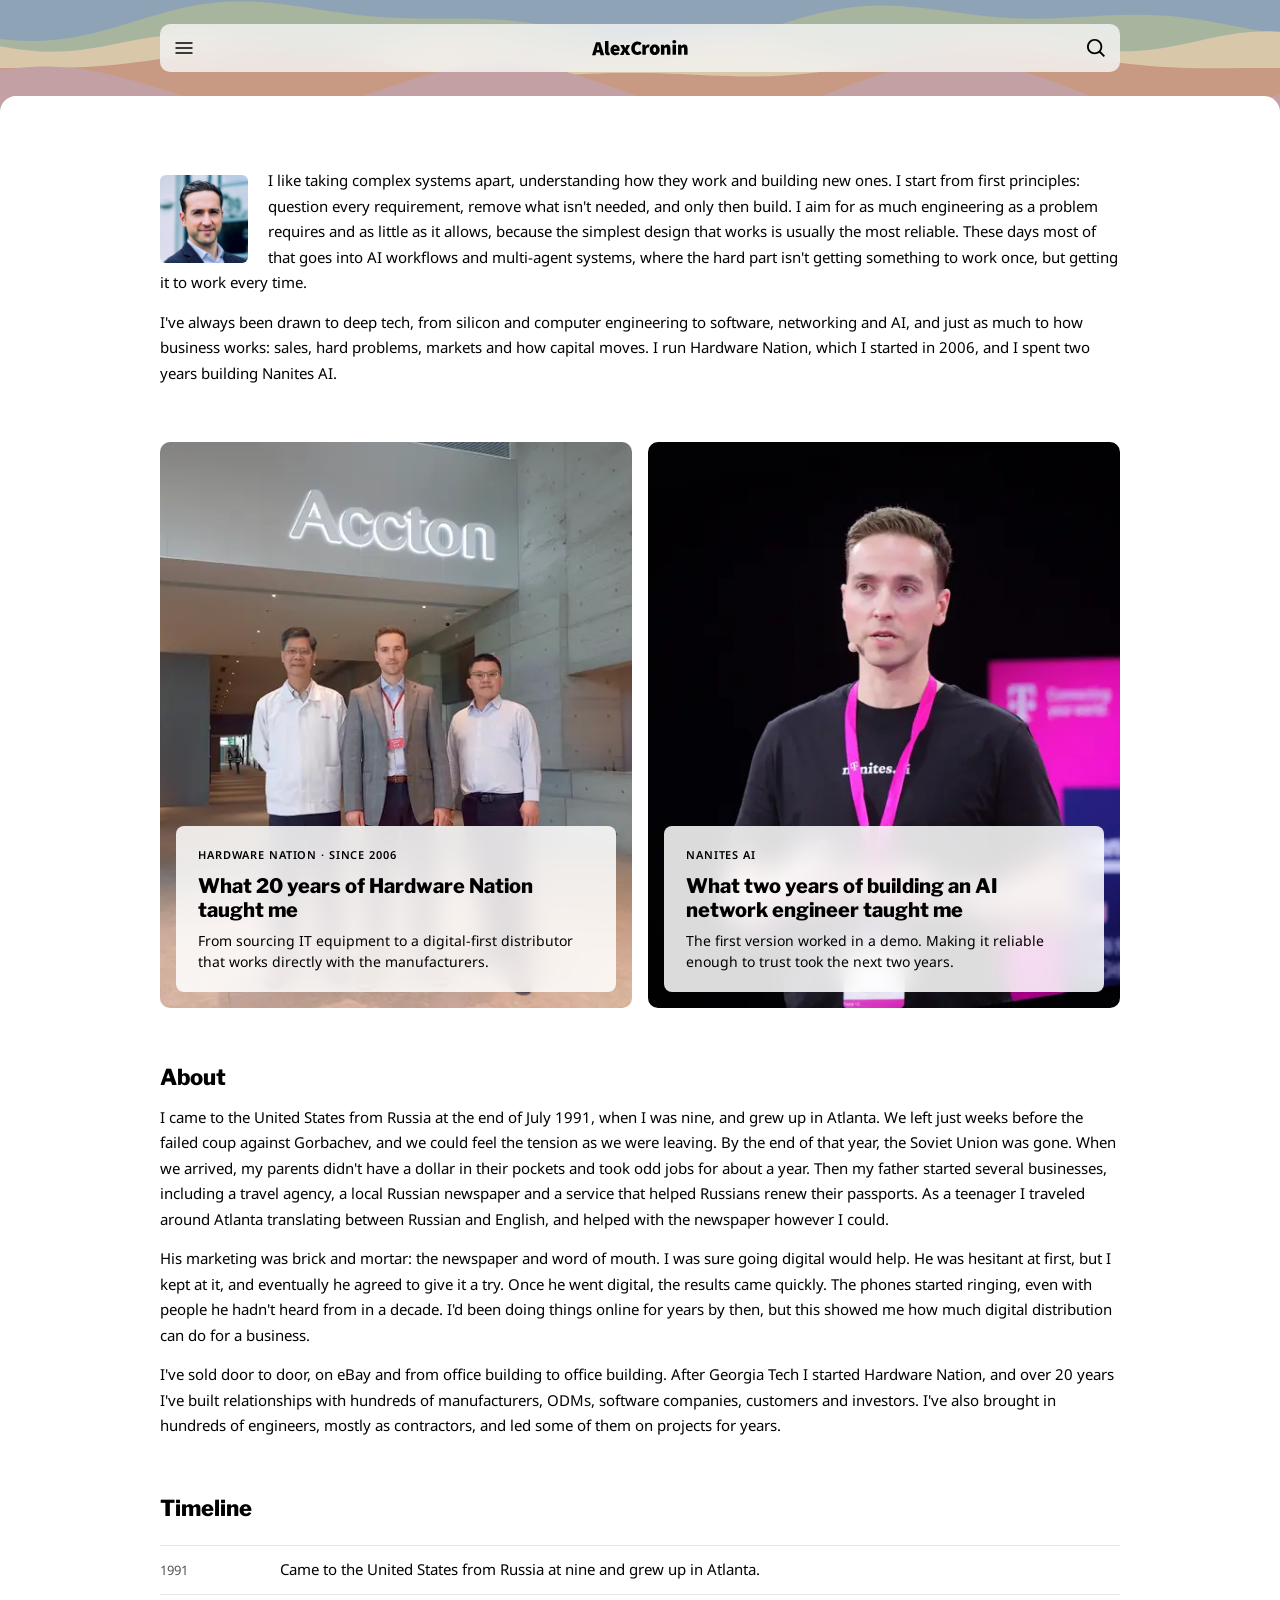
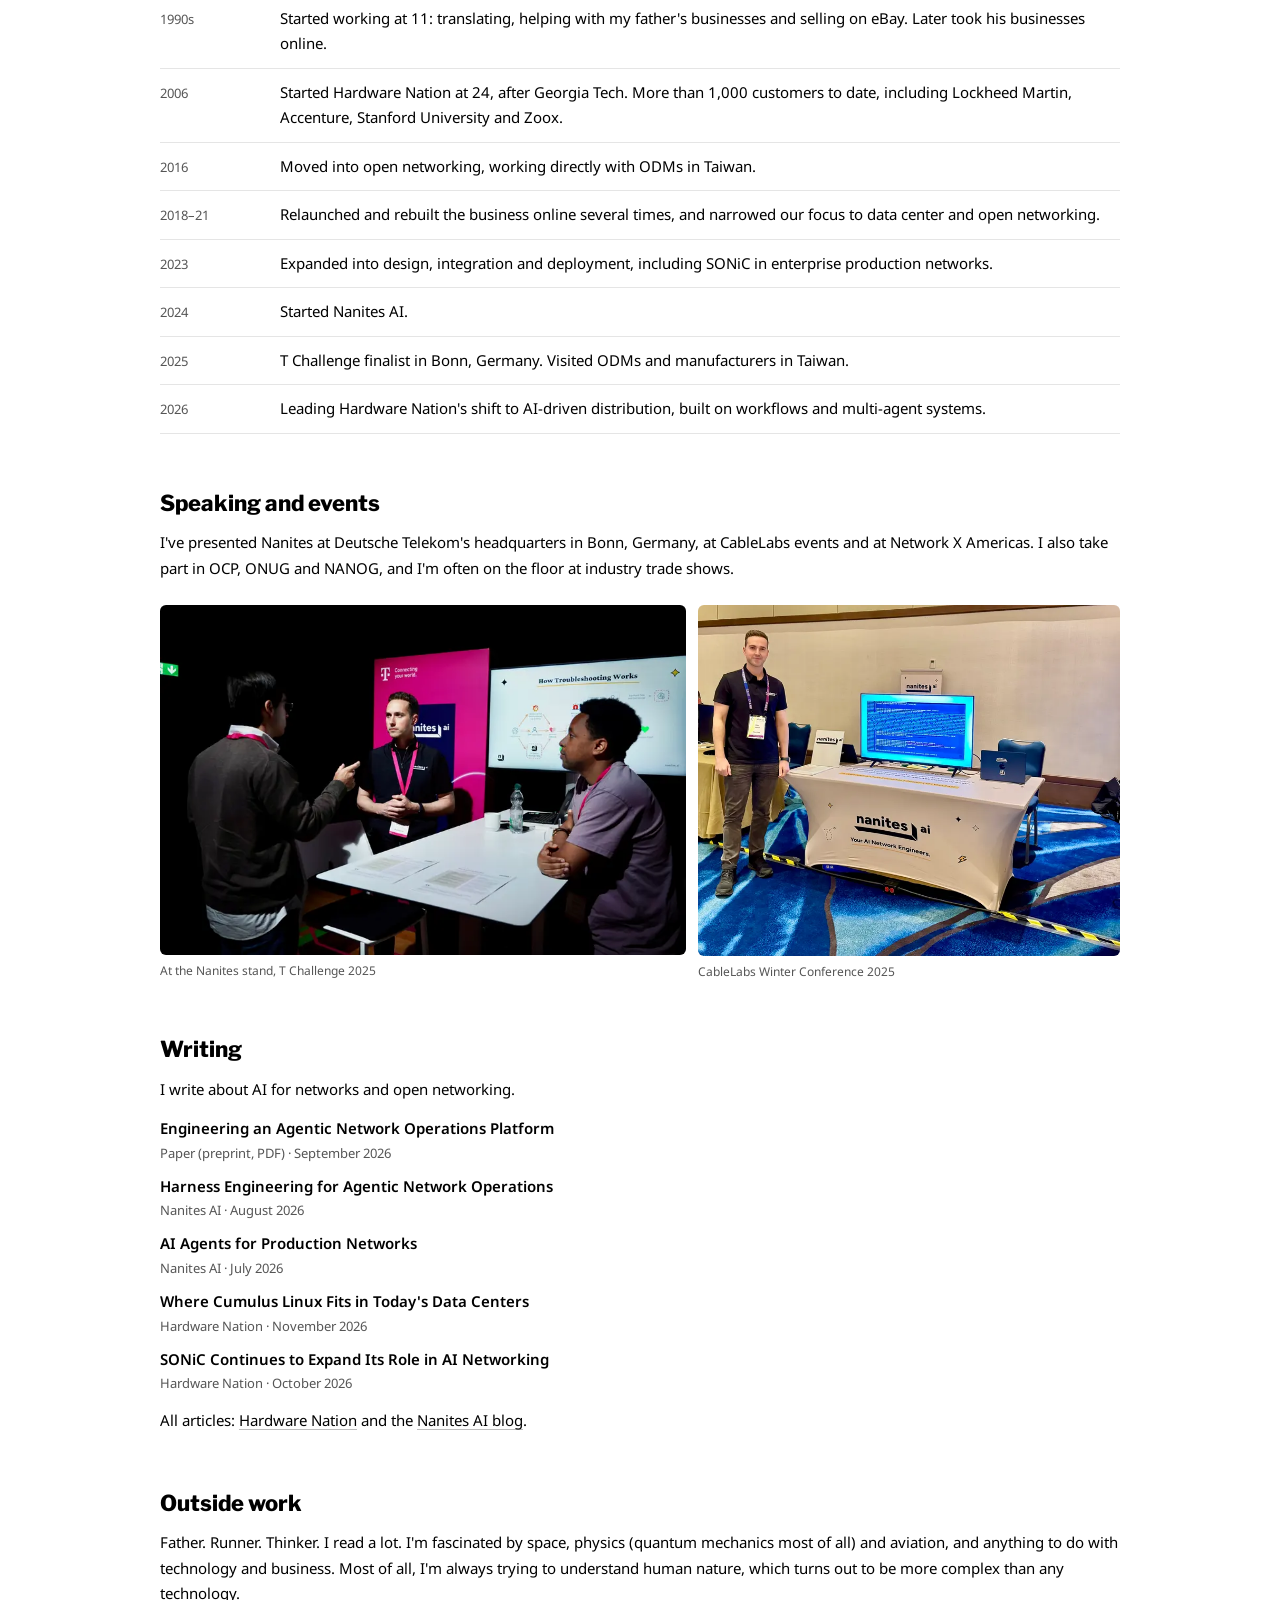
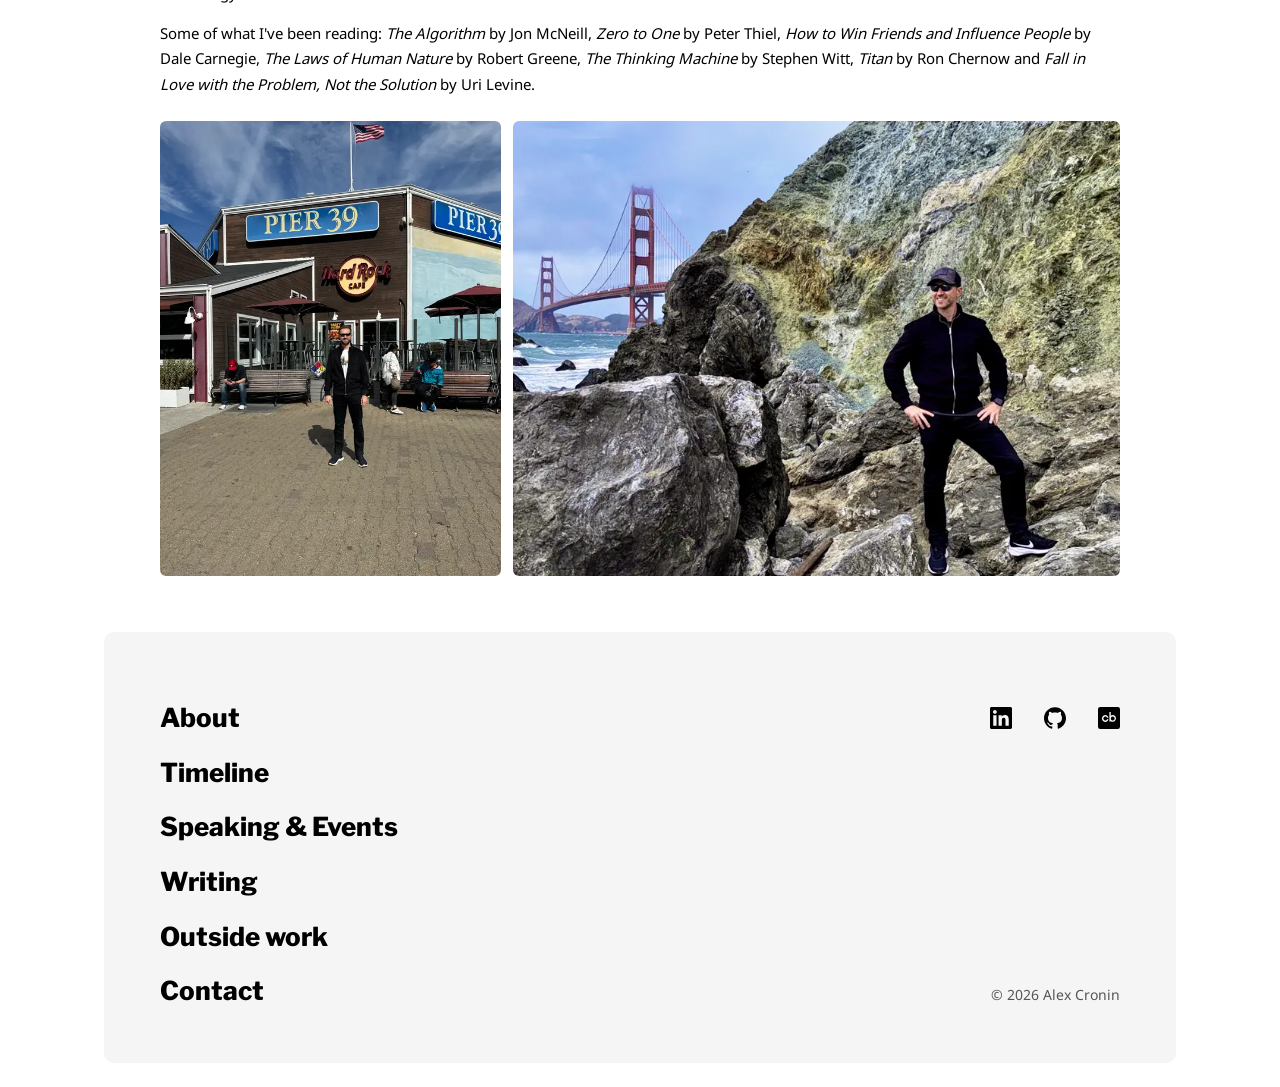
==== index.html @ 0a7f8071 "Back to the light top bar and grey footer; keep the frame and wide hero - Top bar light frosted grey" ====
<!doctype html>
<html lang="en">
<head>
<meta charset="utf-8">
<meta name="viewport" content="width=device-width, initial-scale=1">
<title>Alex Cronin | Technologist and Entrepreneur</title>
<meta name="description" content="Alex Cronin is a technologist and entrepreneur. He runs Hardware Nation, which he started in 2006, and spent two years building Nanites AI.">
<link rel="canonical" href="https://cronin.ai/">
<link rel="icon" type="image/png" sizes="192x192" href="favicon.png?v=4">
<link rel="apple-touch-icon" href="apple-touch-icon.png?v=4">

<meta property="og:site_name" content="Alex Cronin">
<meta property="og:type" content="profile">
<meta property="og:title" content="Alex Cronin">
<meta property="og:description" content="Technologist and entrepreneur. Hardware Nation since 2006, and two years building Nanites AI.">
<meta property="og:url" content="https://cronin.ai/">
<meta property="og:image" content="https://cronin.ai/images/alex-cronin.jpg?v=2">
<meta property="og:image:width" content="800">
<meta property="og:image:height" content="800">
<meta property="og:image:alt" content="Alex Cronin">
<meta property="profile:first_name" content="Alex">
<meta property="profile:last_name" content="Cronin">
<meta name="twitter:card" content="summary">
<meta name="twitter:creator" content="@alexcro59097787">

<link rel="preload" href="assets/fonts/libre-franklin-800.woff2" as="font" type="font/woff2" crossorigin>
<link rel="preload" href="assets/fonts/noto-sans-400.woff2" as="font" type="font/woff2" crossorigin>
<link rel="stylesheet" href="style.css?v=202611091449">

<script type="application/ld+json">
{
  "@context": "https://schema.org",
  "@type": "ProfilePage",
  "url": "https://cronin.ai/",
  "dateModified": "2026-11-09T14:39:00-05:00",
  "primaryImageOfPage": { "@type": "ImageObject", "url": "https://cronin.ai/images/alex-cronin.jpg?v=2", "width": 800, "height": 800 },
  "mainEntity": {
    "@type": "Person",
    "@id": "https://cronin.ai/#person",
    "name": "Alex Cronin",
    "url": "https://cronin.ai/",
    "image": "https://cronin.ai/images/alex-cronin.jpg?v=2",
    "description": "Technologist and entrepreneur. Runs Hardware Nation, the IT infrastructure company he started in 2006, and spent two years building Nanites AI, AI agents that troubleshoot networks.",
    "alumniOf": { "@type": "CollegeOrUniversity", "name": "Georgia Institute of Technology", "url": "https://www.gatech.edu/" },
    "worksFor": { "@type": "Organization", "name": "Hardware Nation", "url": "https://hardwarenation.com/" },
    "knowsAbout": ["Artificial intelligence", "AI agents", "Computer networking", "Open networking", "SONiC", "Network automation", "IT infrastructure"],
    "sameAs": [
      "https://www.linkedin.com/in/alexmcronin/",
      "https://x.com/alexcro59097787",
      "https://github.com/alexmcronin",
      "https://www.crunchbase.com/person/alex-cronin-c7ff"
    ]
  }
}
</script>
<script type="application/ld+json">
{
  "@context": "https://schema.org",
  "@type": "WebSite",
  "name": "Alex Cronin",
  "alternateName": "cronin.ai",
  "url": "https://cronin.ai/"
}
</script>
</head>
<body>
<header class="bar">
  <button class="icon" type="button" popovertarget="menu" aria-label="Open menu"><svg viewBox="0 0 24 24" aria-hidden="true"><path d="M3.5,17.63v-1.5h17v1.5H3.5Zm0-4.88v-1.5h17v1.5H3.5Zm0-4.88V6.37h17v1.5H3.5Z"/></svg></button>
  <h1 class="name"><a href="./"><img src="images/alex-cronin-logo.svg" width="1138" height="191" alt="Alex Cronin"></a></h1>
  <button class="icon" type="button" popovertarget="search" aria-label="Search"><svg viewBox="0 0 24 24" aria-hidden="true"><path transform="translate(12 12) scale(1.25) translate(-12 -12)" d="M18.147,19.202l-3.484-3.484c-.5.413-1.073.737-1.72.97-.647.233-1.32.35-2.02.35-1.707,0-3.153-.593-4.34-1.78-1.187-1.187-1.78-2.633-1.78-4.34,0-1.707.593-3.153,1.78-4.34,1.187-1.187,2.633-1.78,4.34-1.78s3.153.593,4.34,1.78,1.777,2.633,1.77,4.34c0,.713-.12,1.397-.36,2.05s-.56,1.22-.96,1.7l3.484,3.484-1.05,1.05ZM10.923,15.538c1.287,0,2.377-.447,3.27-1.34s1.34-1.987,1.34-3.28c0-1.293-.447-2.383-1.34-3.27-.893-.887-1.983-1.337-3.27-1.35s-2.377.437-3.27,1.35-1.343,2.003-1.35,3.27c-.007,1.267.44,2.357,1.34,3.27.9.913,1.99,1.36,3.27,1.34l.01.01Z"/></svg></button>
</header>
<div class="band" aria-hidden="true"></div>
<main>
  <div class="intro">
    <img class="portrait" src="images/alex-cronin.jpg?v=2" width="800" height="800" alt="Alex Cronin" fetchpriority="high">
    <p>I like taking complex systems apart, understanding how they work and building new ones. I start from first principles: question every requirement, remove what isn't needed, and only then build. I aim for as much engineering as a problem requires and as little as it allows, because the simplest design that works is usually the most reliable. These days most of that goes into AI workflows and multi-agent systems, where the hard part isn't getting something to work once, but getting it to work every time.</p>
    <p>I've always been drawn to deep tech, from silicon and computer engineering to software, networking and AI, and just as much to how business works: sales, hard problems, markets and how capital moves. I run Hardware Nation, which I started in 2006, and I spent two years building Nanites AI.</p>
  </div>

  <div class="stories">
    <a class="story-card" href="hardware-nation/">
      <img src="images/accton-taiwan-800.webp" srcset="images/accton-taiwan-800.webp 800w, images/accton-taiwan-1600.webp 1600w" sizes="(max-width: 600px) calc(100vw - 32px), 760px" width="1600" height="1200" alt="Alex Cronin with two Accton hosts in the lobby of Accton in Hsinchu, Taiwan">
      <div class="story-panel">
        <p class="story-label">Hardware Nation · since 2006</p>
        <p class="story-title">What 20 years of Hardware Nation taught me</p>
        <p class="story-text">From sourcing IT equipment to a digital-first distributor that works directly with the manufacturers.</p>
      </div>
    </a>
    <a class="story-card" href="nanites/">
      <img src="images/t-challenge-stage-800.webp" srcset="images/t-challenge-stage-800.webp 800w, images/t-challenge-stage-1600.webp 1600w" sizes="(max-width: 600px) calc(100vw - 32px), 760px" width="1600" height="1201" alt="Alex Cronin presenting Nanites AI on stage at the T Challenge 2025 in Bonn, Germany">
      <div class="story-panel">
        <p class="story-label">Nanites AI</p>
        <p class="story-title">What two years of building an AI network engineer taught me</p>
        <p class="story-text">The first version worked in a demo. Making it reliable enough to trust took the next two years.</p>
      </div>
    </a>
  </div>

  <section id="about">
    <h2>About</h2>
    <p>I came to the United States from Russia at the end of July 1991, when I was nine, and grew up in Atlanta. We left just weeks before the failed coup against Gorbachev, and we could feel the tension as we were leaving. By the end of that year, the Soviet Union was gone. When we arrived, my parents didn't have a dollar in their pockets and took odd jobs for about a year. Then my father started several businesses, including a travel agency, a local Russian newspaper and a service that helped Russians renew their passports. As a teenager I traveled around Atlanta translating between Russian and English, and helped with the newspaper however I could.</p>
    <p>His marketing was brick and mortar: the newspaper and word of mouth. I was sure going digital would help. He was hesitant at first, but I kept at it, and eventually he agreed to give it a try. Once he went digital, the results came quickly. The phones started ringing, even with people he hadn't heard from in a decade. I'd been doing things online for years by then, but this showed me how much digital distribution can do for a business.</p>
    <p>I've sold door to door, on eBay and from office building to office building. After Georgia Tech I started Hardware Nation, and over 20 years I've built relationships with hundreds of manufacturers, ODMs, software companies, customers and investors. I've also brought in hundreds of engineers, mostly as contractors, and led some of them on projects for years.</p>
  </section>

  <section id="timeline">
    <h2>Timeline</h2>
    <ol class="timeline">
      <li><time datetime="1991">1991</time><p>Came to the United States from Russia at nine and grew up in Atlanta.</p></li>
      <li><time datetime="1993">1990s</time><p>Started working at 11: translating, helping with my father's businesses and selling on eBay. Later took his businesses online.</p></li>
      <li><time datetime="2006">2006</time><p>Started Hardware Nation at 24, after Georgia Tech. More than 1,000 customers to date, including Lockheed Martin, Accenture, Stanford University and Zoox.</p></li>
      <li><time datetime="2016">2016</time><p>Moved into open networking, working directly with ODMs in Taiwan.</p></li>
      <li><time datetime="2018">2018–21</time><p>Relaunched and rebuilt the business online several times, and narrowed our focus to data center and open networking.</p></li>
      <li><time datetime="2023">2023</time><p>Expanded into design, integration and deployment, including SONiC in enterprise production networks.</p></li>
      <li><time datetime="2024">2024</time><p>Started Nanites AI.</p></li>
      <li><time datetime="2025">2025</time><p>T Challenge finalist in Bonn, Germany. Visited ODMs and manufacturers in Taiwan.</p></li>
      <li><time datetime="2026">2026</time><p>Leading Hardware Nation's shift to AI-driven distribution, built on workflows and multi-agent systems.</p></li>
    </ol>
  </section>

  <section id="speaking">
    <h2>Speaking and events</h2>
    <p>I've presented Nanites at Deutsche Telekom's headquarters in Bonn, Germany, at CableLabs events and at Network X Americas. I also take part in OCP, ONUG and NANOG, and I'm often on the floor at industry trade shows.</p>
    <div class="photos">
      <figure style="--ar: 1.4995">
        <img src="images/t-challenge-booth-800.webp" srcset="images/t-challenge-booth-800.webp 800w, images/t-challenge-booth-1600.webp 1600w" sizes="(max-width: 600px) calc(100vw - 32px), 533px" width="1600" height="1067" alt="Alex Cronin talking with a visitor at the Nanites AI stand at the T Challenge 2025" loading="lazy" decoding="async">
        <figcaption>At the Nanites stand, T Challenge 2025</figcaption>
      </figure>
      <figure style="--ar: 1.2048">
        <img src="images/cablelabs-winter-2025-800.webp" srcset="images/cablelabs-winter-2025-800.webp 800w, images/cablelabs-winter-2025-1600.webp 1600w" sizes="(max-width: 600px) calc(100vw - 32px), 427px" width="1600" height="1328" alt="Alex Cronin at the Nanites AI booth at the CableLabs Winter Conference 2025" loading="lazy" decoding="async">
        <figcaption>CableLabs Winter Conference 2025</figcaption>
      </figure>
    </div>
  </section>

  <section id="writing">
    <h2>Writing</h2>
    <p>I write about AI for networks and open networking.</p>
    <ul class="writing">
      <li><a href="papers/engineering-an-agentic-network-operations-platform.pdf">Engineering an Agentic Network Operations Platform</a> <span class="source">Paper (preprint, PDF) · September 2026</span></li>
      <li><a href="https://www.nanites.ai/post/harness-engineering-for-agentic-network-operations">Harness Engineering for Agentic Network Operations</a> <span class="source">Nanites AI · August 2026</span></li>
      <li><a href="https://www.nanites.ai/post/ai-agents-for-production-networks">AI Agents for Production Networks</a> <span class="source">Nanites AI · July 2026</span></li>
      <li><a href="https://hardwarenation.com/resources/blog/where-cumulus-linux-fits-in-todays-data-centers/">Where Cumulus Linux Fits in Today's Data Centers</a> <span class="source">Hardware Nation · November 2026</span></li>
      <li><a href="https://hardwarenation.com/resources/blog/sonic-continues-to-expand-its-role-in-ai-networking/">SONiC Continues to Expand Its Role in AI Networking</a> <span class="source">Hardware Nation · October 2026</span></li>
    </ul>
    <p>All articles: <a href="https://hardwarenation.com/resources/author/alexhardwarenation-com/">Hardware Nation</a> and the <a href="https://www.nanites.ai/blog">Nanites AI blog</a>.</p>
  </section>

  <section id="personal">
    <h2>Outside work</h2>
    <p>Father. Runner. Thinker. I read a lot. I'm fascinated by space, physics (quantum mechanics most of all) and aviation, and anything to do with technology and business. Most of all, I'm always trying to understand human nature, which turns out to be more complex than any technology.</p>
    <p>Some of what I've been reading: <em>The Algorithm</em> by Jon McNeill, <em>Zero to One</em> by Peter Thiel, <em>How to Win Friends and Influence People</em> by Dale Carnegie, <em>The Laws of Human Nature</em> by Robert Greene, <em>The Thinking Machine</em> by Stephen Witt, <em>Titan</em> by Ron Chernow and <em>Fall in Love with the Problem, Not the Solution</em> by Uri Levine.</p>
    <div class="photos">
      <figure style="--ar: 0.75">
        <img src="images/pier-39-600.webp" srcset="images/pier-39-600.webp 600w, images/pier-39-1200.webp 1200w" sizes="(max-width: 600px) calc(100vw - 32px), 347px" width="1200" height="1600" alt="Alex Cronin at Pier 39" loading="lazy" decoding="async">
      </figure>
      <figure style="--ar: 1.3333">
        <img src="images/golden-gate-800.webp" srcset="images/golden-gate-800.webp 800w, images/golden-gate-1400.webp 1400w" sizes="(max-width: 600px) calc(100vw - 32px), 613px" width="1400" height="1050" alt="Alex Cronin on the rocks below the Golden Gate Bridge" loading="lazy" decoding="async">
      </figure>
    </div>
  </section>
</main>
<div id="menu" class="overlay" popover>
  <div class="overlay-inner">
    <div class="bar">
      <button class="icon" type="button" popovertarget="menu" popovertargetaction="hide" aria-label="Close menu"><svg viewBox="0 0 24 24" aria-hidden="true"><path d="M6.06,19L5,17.94L10.94,12L5,6.06L6.06,5L12,10.94L17.94,5L19,6.06L13.06,12L19,17.94L17.94,19L12,13.06L6.06,19Z"/></svg></button>
      <a class="name" href="./"><img src="images/alex-cronin-logo.svg" width="1138" height="191" alt="Alex Cronin"></a>
      <button class="icon" type="button" popovertarget="search" aria-label="Search"><svg viewBox="0 0 24 24" aria-hidden="true"><path transform="translate(12 12) scale(1.25) translate(-12 -12)" d="M18.147,19.202l-3.484-3.484c-.5.413-1.073.737-1.72.97-.647.233-1.32.35-2.02.35-1.707,0-3.153-.593-4.34-1.78-1.187-1.187-1.78-2.633-1.78-4.34,0-1.707.593-3.153,1.78-4.34,1.187-1.187,2.633-1.78,4.34-1.78s3.153.593,4.34,1.78,1.777,2.633,1.77,4.34c0,.713-.12,1.397-.36,2.05s-.56,1.22-.96,1.7l3.484,3.484-1.05,1.05ZM10.923,15.538c1.287,0,2.377-.447,3.27-1.34s1.34-1.987,1.34-3.28c0-1.293-.447-2.383-1.34-3.27-.893-.887-1.983-1.337-3.27-1.35s-2.377.437-3.27,1.35-1.343,2.003-1.35,3.27c-.007,1.267.44,2.357,1.34,3.27.9.913,1.99,1.36,3.27,1.34l.01.01Z"/></svg></button>
    </div>
    <nav class="menu-links" aria-label="Sections">
      <a href="#about">About</a>
      <a href="#timeline">Timeline</a>
      <a href="#speaking">Speaking &amp; Events</a>
      <a href="#writing">Writing</a>
      <a href="#personal">Outside work</a>
      <a href="contact/">Contact</a>
    </nav>
    <p class="menu-label">Stories</p>
    <nav class="menu-stories" aria-label="Stories">
      <a href="hardware-nation/">What 20 years of Hardware Nation taught me</a>
      <a href="nanites/">What two years of building an AI network engineer taught me</a>
    </nav>
  </div>
</div>
<div id="search" class="overlay" popover>
  <div class="overlay-inner">
    <div class="bar">
      <button class="icon" type="button" popovertarget="search" popovertargetaction="hide" aria-label="Close search"><svg viewBox="0 0 24 24" aria-hidden="true"><path d="M6.06,19L5,17.94L10.94,12L5,6.06L6.06,5L12,10.94L17.94,5L19,6.06L13.06,12L19,17.94L17.94,19L12,13.06L6.06,19Z"/></svg></button>
      <a class="name" href="./"><img src="images/alex-cronin-logo.svg" width="1138" height="191" alt="Alex Cronin"></a>
      <span></span>
    </div>
    <input class="search-input" type="search" placeholder="Search" aria-label="Search this site" autocomplete="off" autofocus>
    <ol class="search-results"></ol>
  </div>
</div>
<footer id="contact">
  <div class="footer-panel">
    <nav class="menu-links" aria-label="Sections">
      <a href="#about">About</a>
      <a href="#timeline">Timeline</a>
      <a href="#speaking">Speaking &amp; Events</a>
      <a href="#writing">Writing</a>
      <a href="#personal">Outside work</a>
      <a href="contact/">Contact</a>
    </nav>
    <ul class="social">
      <li><a href="https://www.linkedin.com/in/alexmcronin/" rel="me" aria-label="LinkedIn"><svg viewBox="0 0 24 24" aria-hidden="true"><path d="M20.447 20.452h-3.554v-5.569c0-1.328-.027-3.037-1.852-3.037-1.853 0-2.136 1.445-2.136 2.939v5.667H9.351V9h3.414v1.561h.046c.477-.9 1.637-1.85 3.37-1.85 3.601 0 4.267 2.37 4.267 5.455v6.286zM5.337 7.433c-1.144 0-2.063-.926-2.063-2.065 0-1.138.92-2.063 2.063-2.063 1.14 0 2.064.925 2.064 2.063 0 1.139-.925 2.065-2.064 2.065zm1.782 13.019H3.555V9h3.564v11.452zM22.225 0H1.771C.792 0 0 .774 0 1.729v20.542C0 23.227.792 24 1.771 24h20.451C23.2 24 24 23.227 24 22.271V1.729C24 .774 23.2 0 22.222 0h.003z"/></svg></a></li>
      <li><a href="https://github.com/alexmcronin" rel="me" aria-label="GitHub"><svg viewBox="0 0 24 24" aria-hidden="true"><path d="M12 .297c-6.63 0-12 5.373-12 12 0 5.303 3.438 9.8 8.205 11.385.6.113.82-.258.82-.577 0-.285-.01-1.04-.015-2.04-3.338.724-4.042-1.61-4.042-1.61C4.422 18.07 3.633 17.7 3.633 17.7c-1.087-.744.084-.729.084-.729 1.205.084 1.838 1.236 1.838 1.236 1.07 1.835 2.809 1.305 3.495.998.108-.776.417-1.305.76-1.605-2.665-.3-5.466-1.332-5.466-5.93 0-1.31.465-2.38 1.235-3.22-.135-.303-.54-1.523.105-3.176 0 0 1.005-.322 3.3 1.23.96-.267 1.98-.399 3-.405 1.02.006 2.04.138 3 .405 2.28-1.552 3.285-1.23 3.285-1.23.645 1.653.24 2.873.12 3.176.765.84 1.23 1.91 1.23 3.22 0 4.61-2.805 5.625-5.475 5.92.42.36.81 1.096.81 2.22 0 1.606-.015 2.896-.015 3.286 0 .315.21.69.825.57C20.565 22.092 24 17.592 24 12.297c0-6.627-5.373-12-12-12"/></svg></a></li>
      <li><a href="https://www.crunchbase.com/person/alex-cronin-c7ff" rel="me" aria-label="Crunchbase"><svg viewBox="0 0 24 24" aria-hidden="true"><path d="M21.6 0H2.4A2.41 2.41 0 0 0 0 2.4v19.2A2.41 2.41 0 0 0 2.4 24h19.2a2.41 2.41 0 0 0 2.4-2.4V2.4A2.41 2.41 0 0 0 21.6 0zM7.045 14.465A2.11 2.11 0 0 0 9.84 13.42h1.66a3.69 3.69 0 1 1 0-1.75H9.84a2.11 2.11 0 1 0-2.795 2.795zm11.345.845a3.55 3.55 0 0 1-1.06.63 3.68 3.68 0 0 1-3.39-.38v.38h-1.51V5.37h1.5v4.11a3.74 3.74 0 0 1 1.8-.63H16a3.67 3.67 0 0 1 2.39 6.46zm-.223-2.766a2.104 2.104 0 1 1-4.207 0 2.104 2.104 0 0 1 4.207 0z"/></svg></a></li>
    </ul>
    <p class="footer-copy">© <span id="year">2026</span> Alex Cronin</p>
  </div>
</footer>
<script>document.getElementById("year").textContent = new Date().getFullYear();</script>
<script src="site.js?v=202611071505" defer></script>
</body>
</html>
---- style.css ----
@font-face { font-family: "Libre Franklin"; font-weight: 800; font-style: normal; font-display: swap; src: url("assets/fonts/libre-franklin-800.woff2") format("woff2"); }
@font-face { font-family: "Noto Sans"; font-weight: 400; font-style: normal; font-display: swap; src: url("assets/fonts/noto-sans-400.woff2") format("woff2"); }
@font-face { font-family: "Noto Sans"; font-weight: 600; font-style: normal; font-display: swap; src: url("assets/fonts/noto-sans-600.woff2") format("woff2"); }

:root {
  --text: #000;
  --muted: #555;
  --line: #e5e5e5;
  --panel: #f5f5f5;
  --gap: 56px; /* space between blocks, same everywhere */
  --side: 40px; /* page margin left and right: top bar, text and photos all line up on it (20px on phones) */
  --bleed: var(--side); /* grey footer reaches this far past the text edge, so its text lines up with the page */
  --bg: #fff;
  --title: "Libre Franklin", "Noto Sans", system-ui, sans-serif;
  --body: "Noto Sans", system-ui, -apple-system, "Segoe UI", sans-serif;
}
* { box-sizing: border-box; }
/* Wide screens (like Gates Notes): the whole site sits in a 1584px white frame, with light grey on both sides. */
html { -webkit-text-size-adjust: 100%; background: var(--panel); }
body { display: flow-root; max-width: 1584px; min-height: 100vh; margin: 0 auto; background: var(--bg); color: var(--text); font: 400 15px/1.7 var(--body); }
main { max-width: calc(960px + 2 * var(--side)); margin: 0 auto; padding: 0 var(--side); }

/* Top bar on every page: menu on the left, name in the middle, search on the right */
.bar { display: grid; grid-template-columns: 40px 1fr 40px; align-items: center; padding: 4px; background: var(--panel); border-radius: 10px; }
h1 { margin: 0; }
.name { justify-self: center; display: block; margin: 0; }
.name a { display: block; }
.name img { display: block; height: 16px; width: auto; }
.icon { display: grid; place-items: center; width: 40px; height: 40px; padding: 0; border: 0; border-radius: 8px; background: none; color: var(--text); cursor: pointer; }
.icon svg { width: 24px; height: 24px; fill: currentColor; }
@media (hover: hover) { .icon:hover { background: rgba(0, 0, 0, 0.06); } }
/* The top bar stays at the top while you scroll, frosted like the story-card panels (same 24px gap as at the top, so it never jumps). */
header.bar { position: sticky; top: 24px; z-index: 10; width: min(960px, 100% - 2 * var(--side)); margin: 24px auto 0; background: rgba(245, 245, 245, 0.82); -webkit-backdrop-filter: blur(12px); backdrop-filter: blur(12px); }
/* Top of every page runs edge to edge under the bar: a band of soft colour waves, or the whole photo on story pages.
   The white page then starts with rounded corners (like Gates Notes). */
.band, .hero { position: relative; margin: -72px 0 0; }
.band { height: 112px; background: #8ea3b5 url("images/band-waves.svg") center / cover no-repeat; }
.band-aurora { background-color: #d8c7a8; background-image: url("images/band-aurora.svg"); } /* contact page: soft blurred colour */
.band::after { content: ""; position: absolute; left: 0; right: 0; bottom: 0; height: 16px; background: var(--bg); border-radius: 16px 16px 0 0; }
.hero img { display: block; width: 100%; height: auto; aspect-ratio: 4 / 3; background: #222; }
/* A photo on a black background (stage) starts below the bar, so the bar never covers a face. */
.hero-dark { padding-top: 56px; background: #000; }
.hero figcaption { position: relative; margin: -16px 0 0; padding: 14px max(var(--side), 50% - 480px) 0; background: var(--bg); border-radius: 16px 16px 0 0; }
/* Desktop: the photo is cropped to a wide shape (15:8, like Gates Notes) so it ends near the bottom of the first screen.
   The top is kept (the Accton sign, the black above his head on stage). Phones and tablets show the whole photo. */
@media (min-width: 1080px) {
  .hero img { aspect-ratio: 15 / 8; object-fit: cover; object-position: 50% 0; }
  .hero-dark { padding-top: 0; }
}
.hero + main .title { margin: 40px 0 14px; }
/* "Published by…" line: sits close under the title, then the same space as between sections before the story starts. */
.byline { font-size: 13px; line-height: 1.4; color: var(--muted); margin: 0 0 var(--gap); }
/* Links to a section (menu, search) stop below the bar instead of under it. */
[id] { scroll-margin-top: 96px; }

/* Menu and search fill the screen at every size. They open and close without JavaScript (HTML popover). */
/* overflow-y: scroll keeps room for a scrollbar where the page had one, so the bar never moves (opening, typing, closing). */
.overlay { position: fixed; inset: 0; width: 100%; height: 100%; max-width: none; max-height: none; margin: 0; padding: 0; border: 0; background: var(--panel); color: var(--text); overflow-y: scroll; }
.overlay-inner { max-width: calc(960px + 2 * var(--side)); margin: 0 auto; padding: 24px var(--side) 48px; }
.overlay .bar { background: var(--bg); }
body:has(.overlay:popover-open) { overflow: hidden; }
.menu-links { display: flex; flex-direction: column; align-items: flex-start; gap: 28px; margin-top: var(--gap); }
.menu-links a { font: 800 40px/1.1 var(--title); text-decoration: none; }
.menu-links a:hover, .menu-stories a:hover { text-decoration: underline; text-decoration-thickness: 2px; }
.menu-label { margin: var(--gap) 0 10px; font-size: 11px; font-weight: 600; letter-spacing: 0.08em; text-transform: uppercase; }
.menu-stories { display: flex; flex-direction: column; align-items: flex-start; gap: 12px; }
.menu-stories a { font-size: 17px; line-height: 1.4; text-decoration: none; }
.search-input { display: block; width: 100%; margin-top: var(--gap); padding: 14px 16px; border: 1px solid #ccc; border-radius: 10px; background: var(--bg); color: var(--text); font: 400 20px var(--body); }
.search-input:focus { outline: none; border-color: var(--text); }
.search-input::-webkit-search-cancel-button { -webkit-appearance: none; }
.search-results { list-style: none; padding: 0; margin: 24px 0 0; }
.search-results li { margin: 0; padding: 14px 0; border-top: 1px solid var(--line); }
.search-results a { display: block; text-decoration: none; }
.search-results a:hover { text-decoration: underline; }
.search-results mark { background: none; color: inherit; font-weight: 600; }
.search-page { display: block; margin-bottom: 4px; font-size: 11px; font-weight: 600; letter-spacing: 0.08em; text-transform: uppercase; }
.search-none { color: var(--muted); }

.intro { display: flow-root; margin-top: var(--gap); }
.intro p:last-child { margin-bottom: 0; }
/* Photo is exactly 4 lines tall (top of line 1 to baseline of line 4) so line 5 starts under it. */
.portrait { float: left; width: 88px; height: 88px; object-fit: cover; border-radius: 6px; margin: 7px 20px 6px 0; }
section { margin-top: var(--gap); }
h2 { font: 800 22px/1.2 var(--title); margin: 0 0 14px; }
h3 { font: 800 17px/1.3 var(--title); margin: 36px 0 4px; }
h2 + h3 { margin-top: 0; }
.meta { font-size: 13px; color: var(--muted); margin: 0 0 12px; }
p { margin: 0 0 14px; }
ul { margin: 0 0 14px; padding-left: 20px; }
li { margin: 0 0 6px; }
/* Links in sentences: black text with a light grey underline that turns black on hover (no coloured links). */
a { color: inherit; text-decoration: underline; text-decoration-color: #bdbdbd; text-decoration-thickness: 1px; text-underline-offset: 3px; }
a:hover { text-decoration-color: currentColor; }

.photos { display: flex; gap: 12px; margin: 24px 0; }
.photos figure { margin: 0; flex: var(--ar) 1 0; min-width: 0; }
.photos + .photos { margin-top: -4px; } /* two rows of photos: 20px from a caption to the next photo, the same as stacked photos on phones */
.photos img { display: block; width: 100%; height: auto; border-radius: 6px; background: #f2f2f2; }
figcaption { font-size: 12px; line-height: 1.4; color: var(--muted); margin-top: 8px; }
/* Story cards: photo fills the card, frosted text panel on top (like Gates Notes) */
.stories { display: grid; grid-template-columns: 1fr 1fr; gap: 16px; margin-top: var(--gap); }
.story-card { position: relative; display: block; aspect-ratio: 5 / 6; border-radius: 10px; overflow: hidden; background: #222; text-decoration: none; }
.story-card img { display: block; width: 100%; height: 100%; object-fit: cover; }
.story-panel { position: absolute; left: 16px; right: 16px; bottom: 16px; padding: 20px 22px; border-radius: 8px; background: rgba(255, 255, 255, 0.86); -webkit-backdrop-filter: blur(12px); backdrop-filter: blur(12px); }
.story-label { font-size: 11px; font-weight: 600; letter-spacing: 0.08em; text-transform: uppercase; margin: 0 0 10px; }
.story-title { font: 800 20px/1.2 var(--title); margin: 0 0 8px; }
.story-text { font-size: 14px; line-height: 1.5; margin: 0; }
.story-card:hover .story-title { text-decoration: underline; text-decoration-thickness: 2px; text-underline-offset: 4px; }

.writing { list-style: none; padding: 0; }
.writing li { margin-bottom: 10px; }
/* Article titles in a list: semi-bold, no underline until hover (like Gates Notes listings). */
.writing a { font-weight: 600; text-decoration: none; }
.writing a:hover { text-decoration: underline; }
.writing .source { display: block; font-size: 13px; color: var(--muted); }
.meta-inline { font-size: 13px; color: var(--muted); }


/* Story pages */
.title { font: 800 32px/1.15 var(--title); margin: var(--gap) 0 0; }
.story-photo { margin: 28px 0; }
.story-photo img { display: block; width: 100%; height: auto; border-radius: 6px; background: #f2f2f2; }
.timeline { list-style: none; padding: 0; margin: 24px 0 0; }
.timeline li { display: grid; grid-template-columns: 104px 1fr; gap: 16px; margin: 0; padding: 11px 0; border-top: 1px solid var(--line); }
.timeline li:last-child { border-bottom: 1px solid var(--line); }
.timeline time { font-size: 13px; color: var(--muted); padding-top: 2px; }
.timeline p { margin: 0; }
.quote { margin: 36px 0; padding-left: 20px; border-left: 3px solid var(--text); }
.quote blockquote { margin: 0; font: 800 20px/1.3 var(--title); }
.quote figcaption { font-size: 13px; margin-top: 10px; }
.lessons { padding-left: 24px; }
.lessons li { margin-bottom: 12px; }

/* Footer: grey panel. Wide screens: links left, icons top right, email bottom left, copyright bottom right (like Gates Notes).
   Phones: everything stacked. */
footer { max-width: calc(960px + 2 * var(--side)); margin: var(--gap) auto 0; padding: 0 var(--side) 24px; }
.footer-panel { display: grid; grid-template-columns: 1fr auto; column-gap: 32px; margin: 0 calc(-1 * var(--bleed)); padding: 72px var(--bleed) 56px; background: var(--panel); border-radius: 10px; }
/* Wide screens: room for the panel to reach 56px past the text on both sides. */
@media (min-width: 1080px) { :root { --bleed: 56px; } }
.footer-panel .menu-links { grid-column: 1; grid-row: 1; align-self: last baseline; margin-top: 0; gap: 26px; }
.footer-panel .menu-links a { font-size: 26px; }
.social { grid-column: 2; grid-row: 1; align-self: start; display: flex; gap: 32px; list-style: none; padding: 0; margin: 3px 0 0; }
.social li { margin: 0; }
.social a { display: block; }
.social svg { display: block; width: 22px; height: 22px; fill: currentColor; }
/* Wide screens: copyright bottom right, on the same line as the last link ("Contact"). */
.footer-copy { grid-column: 2; grid-row: 1; align-self: last baseline; justify-self: end; margin: 0; font-size: 14px; color: var(--muted); }

@media (max-width: 600px) {
  :root { --gap: 48px; --side: 20px; }
  body { font-size: 16px; }
  .menu-links { gap: 24px; }
  .menu-links a { font-size: 32px; }
  .footer-panel { display: block; padding: 64px var(--bleed) 48px; }
  .footer-panel .menu-links { gap: 24px; }
  .footer-panel .menu-links a { font-size: 24px; }
  .social { gap: 28px; margin-top: 56px; }
  .footer-copy { margin-top: 48px; justify-self: start; }
  .portrait { width: 93px; height: 93px; margin: 8px 16px 7px 0; }
  h2 { font-size: 21px; }
  h3 { margin-top: 32px; }
  .photos { flex-direction: column; gap: 20px; }
  .photos figure { flex: none; }
  .stories { grid-template-columns: 1fr; }
  .story-card { aspect-ratio: auto; background: var(--panel); }
  .story-card img { height: auto; aspect-ratio: 4 / 3; }
  .story-panel { position: static; padding: 16px; background: none; -webkit-backdrop-filter: none; backdrop-filter: none; }
  .title { font-size: 28px; }
  .story-photo { margin: 24px 0; }
  .timeline li { grid-template-columns: 1fr; gap: 2px; }
  .quote { margin: 32px 0; }
  .quote blockquote { font-size: 19px; }
}

/* Contact form (messages are emailed by Web3Forms; the hidden "botcheck" box traps spam bots) */
.contact-lead { margin-top: 16px; }
.contact-form { display: grid; gap: 8px; max-width: 560px; margin-top: 32px; }
.contact-form label { margin-top: 12px; font-size: 14px; font-weight: 600; }
.contact-form input, .contact-form textarea { width: 100%; padding: 12px 14px; border: 1px solid #ccc; border-radius: 10px; background: var(--bg); color: var(--text); font: 400 16px/1.5 var(--body); }
.contact-form input:focus, .contact-form textarea:focus { outline: none; border-color: var(--text); }
.contact-form textarea { resize: vertical; }
.contact-form button { justify-self: start; margin-top: 20px; padding: 12px 28px; border: 0; border-radius: 10px; background: var(--text); color: var(--bg); font: 600 15px var(--body); cursor: pointer; }
.botcheck { display: none; }
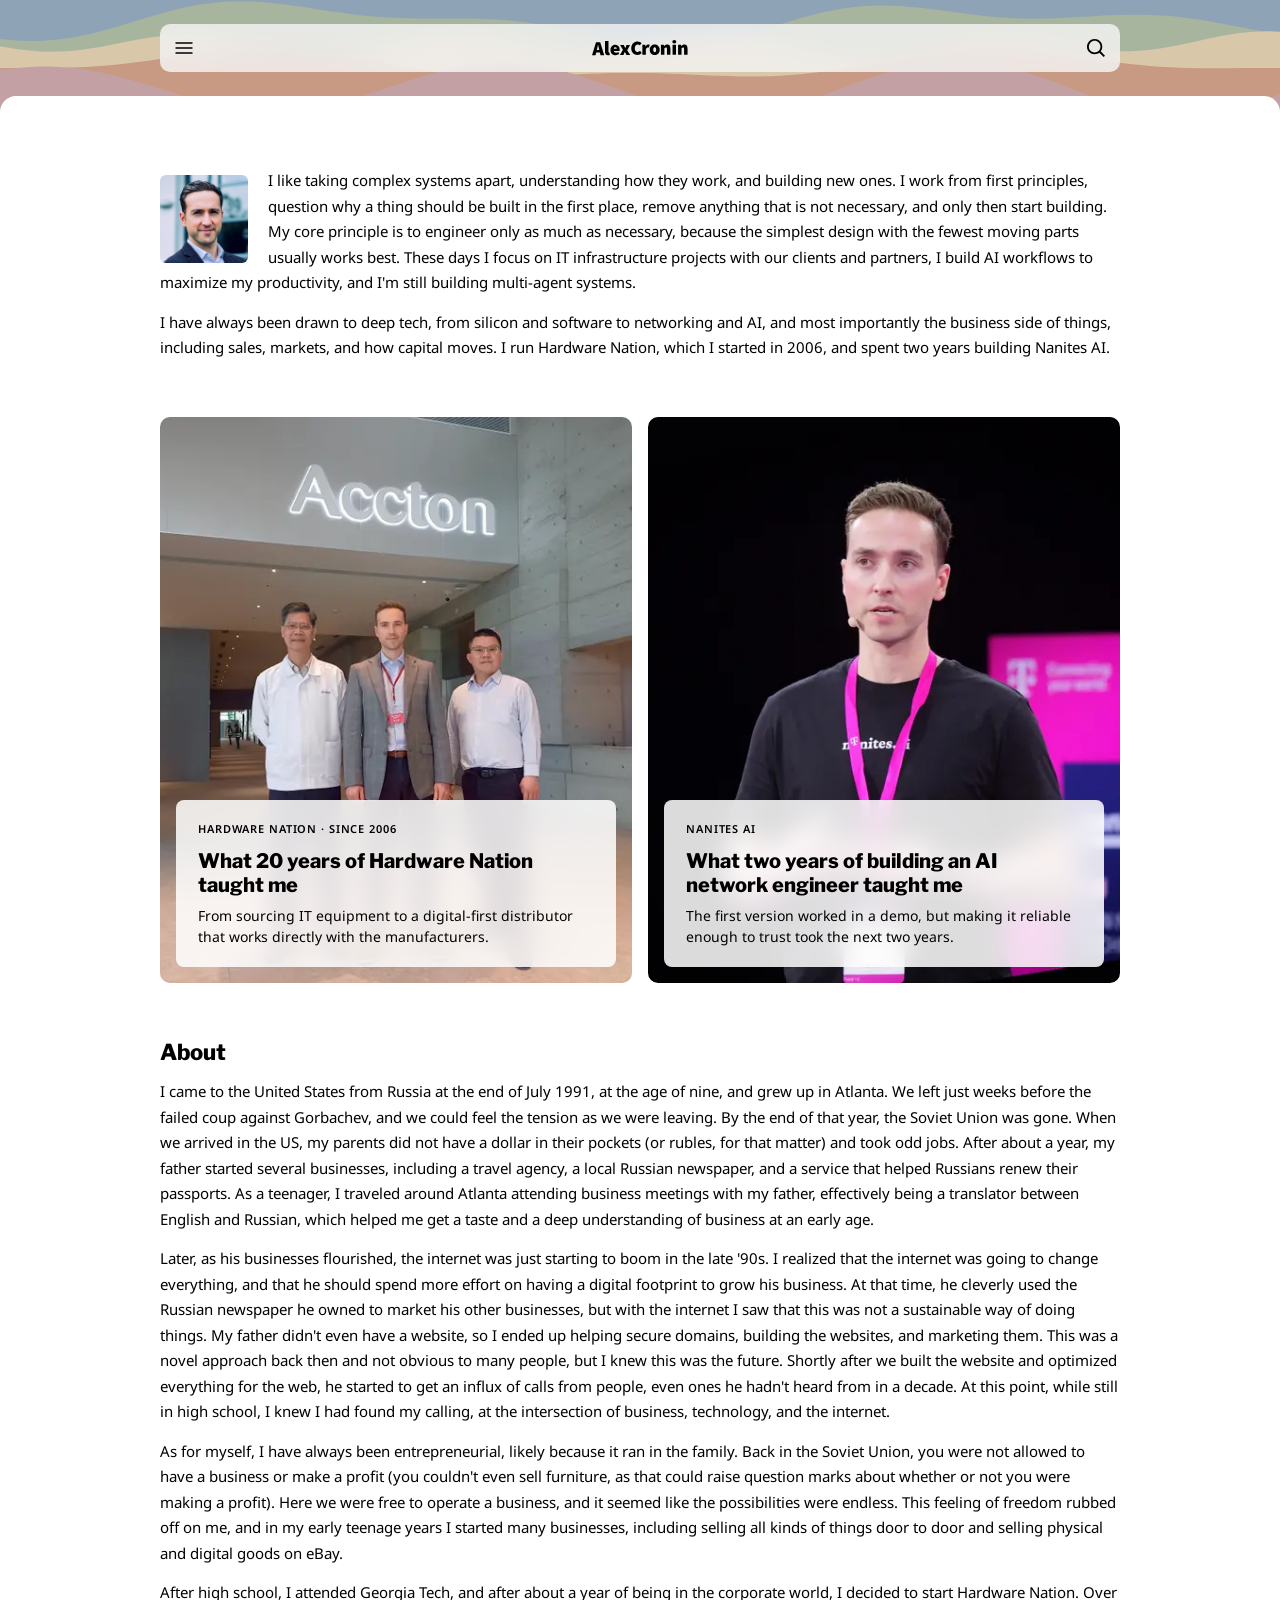
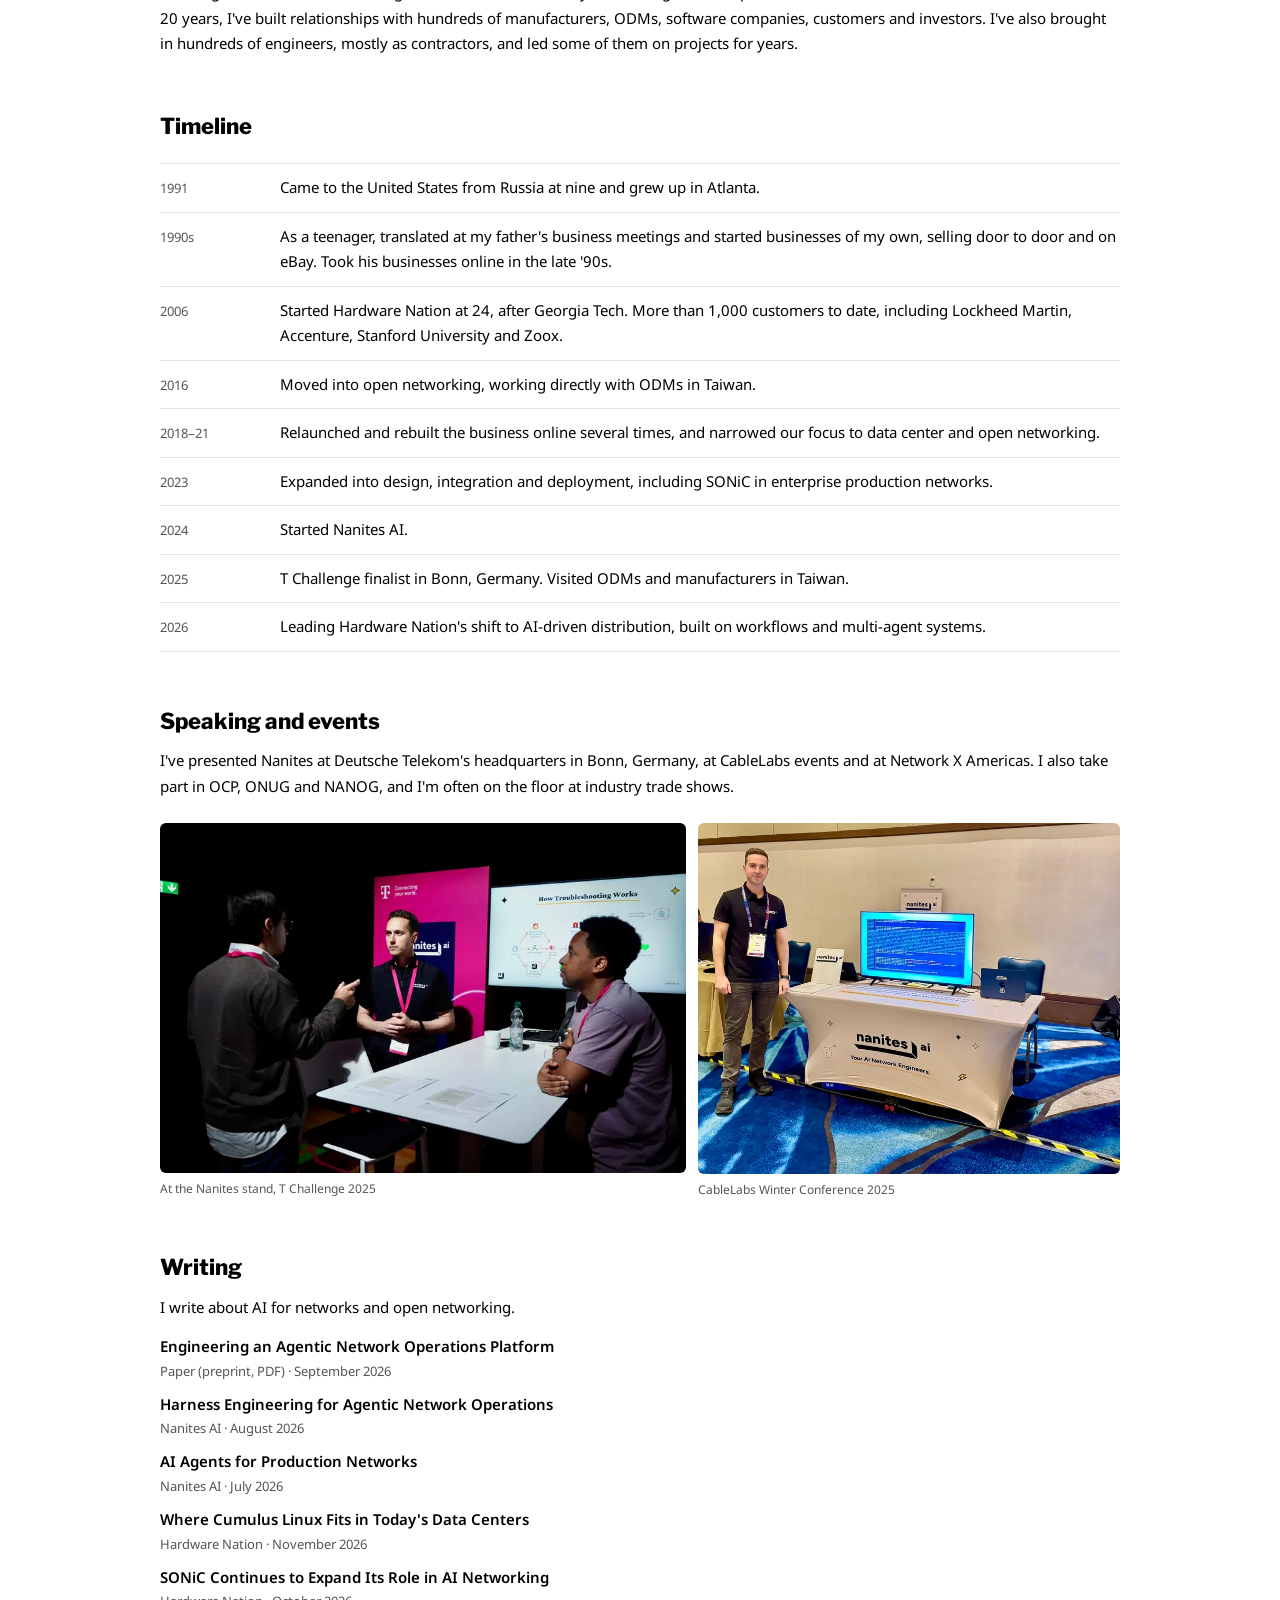
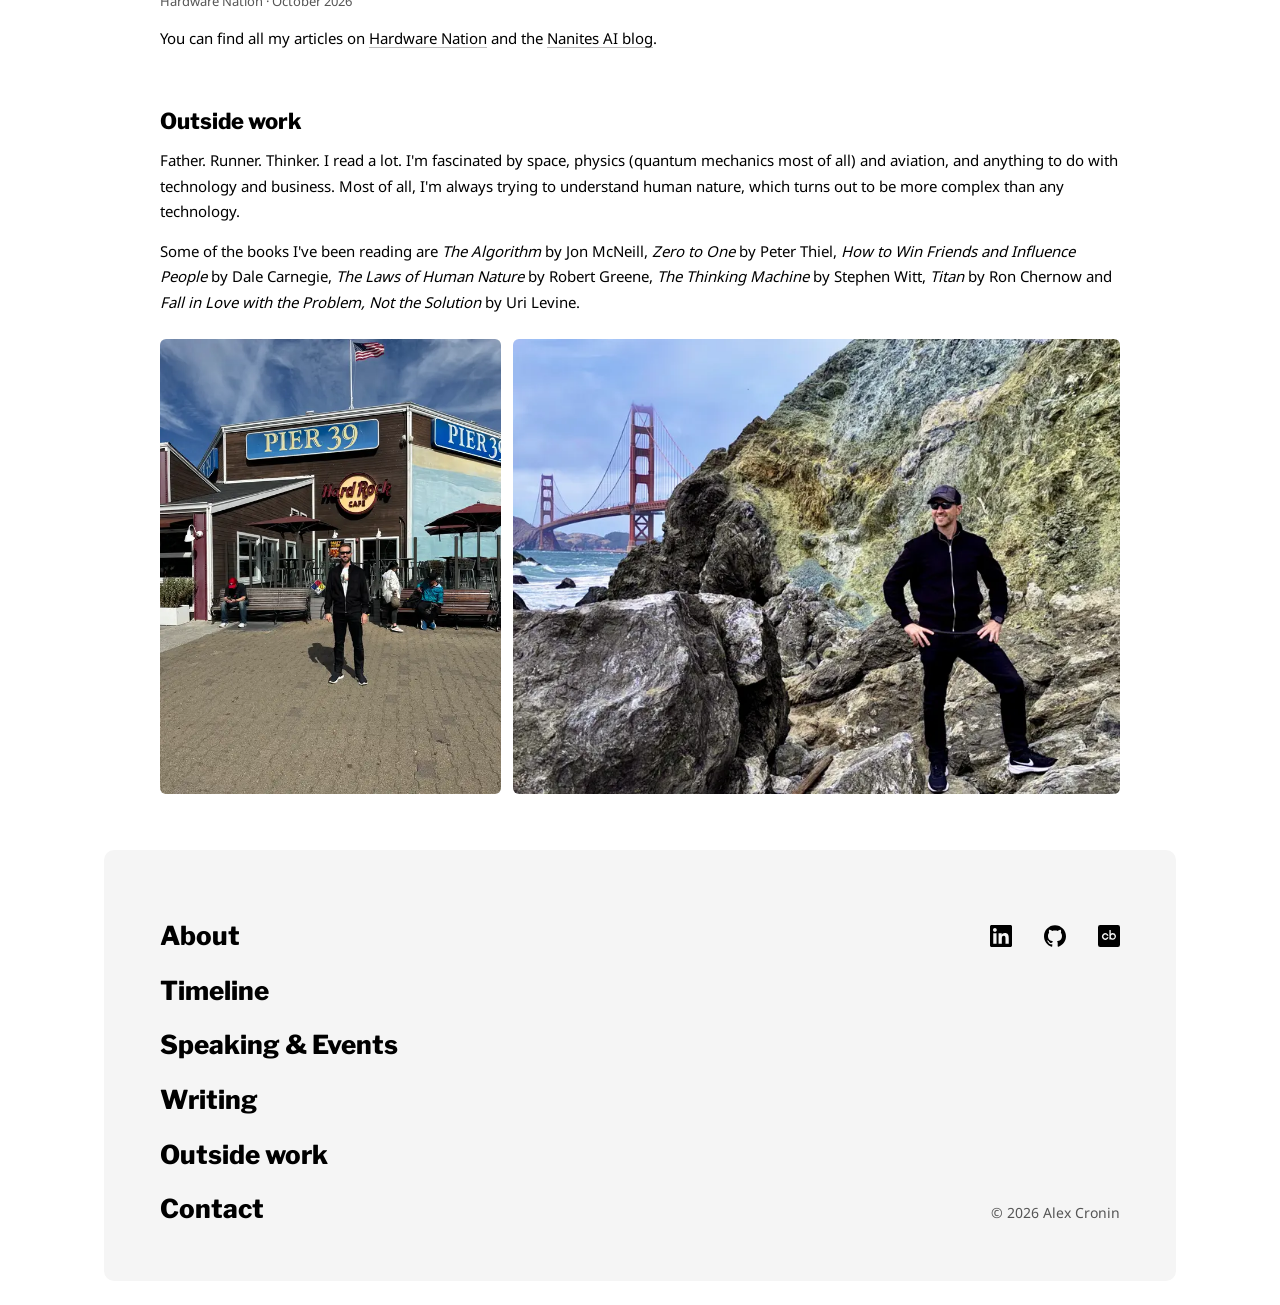
==== commit fd1d56b3: "Voice pass: Alex's own intro and About, fact fixes, no colons 46 approved text changes from the Writ" ====
--- a/index.html
+++ b/index.html
@@ -25,14 +25,14 @@
 
 <link rel="preload" href="assets/fonts/libre-franklin-800.woff2" as="font" type="font/woff2" crossorigin>
 <link rel="preload" href="assets/fonts/noto-sans-400.woff2" as="font" type="font/woff2" crossorigin>
-<link rel="stylesheet" href="style.css?v=202611091449">
+<link rel="stylesheet" href="style.css?v=202611091511">
 
 <script type="application/ld+json">
 {
   "@context": "https://schema.org",
   "@type": "ProfilePage",
   "url": "https://cronin.ai/",
-  "dateModified": "2026-11-09T14:39:00-05:00",
+  "dateModified": "2026-11-09T15:17:00-05:00",
   "primaryImageOfPage": { "@type": "ImageObject", "url": "https://cronin.ai/images/alex-cronin.jpg?v=2", "width": 800, "height": 800 },
   "mainEntity": {
     "@type": "Person",
@@ -73,8 +73,8 @@
 <main>
   <div class="intro">
     <img class="portrait" src="images/alex-cronin.jpg?v=2" width="800" height="800" alt="Alex Cronin" fetchpriority="high">
-    <p>I like taking complex systems apart, understanding how they work and building new ones. I start from first principles: question every requirement, remove what isn't needed, and only then build. I aim for as much engineering as a problem requires and as little as it allows, because the simplest design that works is usually the most reliable. These days most of that goes into AI workflows and multi-agent systems, where the hard part isn't getting something to work once, but getting it to work every time.</p>
-    <p>I've always been drawn to deep tech, from silicon and computer engineering to software, networking and AI, and just as much to how business works: sales, hard problems, markets and how capital moves. I run Hardware Nation, which I started in 2006, and I spent two years building Nanites AI.</p>
+    <p>I like taking complex systems apart, understanding how they work, and building new ones. I work from first principles, question why a thing should be built in the first place, remove anything that is not necessary, and only then start building. My core principle is to engineer only as much as necessary, because the simplest design with the fewest moving parts usually works best. These days I focus on IT infrastructure projects with our clients and partners, I build AI workflows to maximize my productivity, and I'm still building multi-agent systems.</p>
+    <p>I have always been drawn to deep tech, from silicon and software to networking and AI, and most importantly the business side of things, including sales, markets, and how capital moves. I run Hardware Nation, which I started in 2006, and spent two years building Nanites AI.</p>
   </div>
 
   <div class="stories">
@@ -91,23 +91,24 @@
       <div class="story-panel">
         <p class="story-label">Nanites AI</p>
         <p class="story-title">What two years of building an AI network engineer taught me</p>
-        <p class="story-text">The first version worked in a demo. Making it reliable enough to trust took the next two years.</p>
+        <p class="story-text">The first version worked in a demo, but making it reliable enough to trust took the next two years.</p>
       </div>
     </a>
   </div>
 
   <section id="about">
     <h2>About</h2>
-    <p>I came to the United States from Russia at the end of July 1991, when I was nine, and grew up in Atlanta. We left just weeks before the failed coup against Gorbachev, and we could feel the tension as we were leaving. By the end of that year, the Soviet Union was gone. When we arrived, my parents didn't have a dollar in their pockets and took odd jobs for about a year. Then my father started several businesses, including a travel agency, a local Russian newspaper and a service that helped Russians renew their passports. As a teenager I traveled around Atlanta translating between Russian and English, and helped with the newspaper however I could.</p>
-    <p>His marketing was brick and mortar: the newspaper and word of mouth. I was sure going digital would help. He was hesitant at first, but I kept at it, and eventually he agreed to give it a try. Once he went digital, the results came quickly. The phones started ringing, even with people he hadn't heard from in a decade. I'd been doing things online for years by then, but this showed me how much digital distribution can do for a business.</p>
-    <p>I've sold door to door, on eBay and from office building to office building. After Georgia Tech I started Hardware Nation, and over 20 years I've built relationships with hundreds of manufacturers, ODMs, software companies, customers and investors. I've also brought in hundreds of engineers, mostly as contractors, and led some of them on projects for years.</p>
+    <p>I came to the United States from Russia at the end of July 1991, at the age of nine, and grew up in Atlanta. We left just weeks before the failed coup against Gorbachev, and we could feel the tension as we were leaving. By the end of that year, the Soviet Union was gone. When we arrived in the US, my parents did not have a dollar in their pockets (or rubles, for that matter) and took odd jobs. After about a year, my father started several businesses, including a travel agency, a local Russian newspaper, and a service that helped Russians renew their passports. As a teenager, I traveled around Atlanta attending business meetings with my father, effectively being a translator between English and Russian, which helped me get a taste and a deep understanding of business at an early age.</p>
+    <p>Later, as his businesses flourished, the internet was just starting to boom in the late '90s. I realized that the internet was going to change everything, and that he should spend more effort on having a digital footprint to grow his business. At that time, he cleverly used the Russian newspaper he owned to market his other businesses, but with the internet I saw that this was not a sustainable way of doing things. My father didn't even have a website, so I ended up helping secure domains, building the websites, and marketing them. This was a novel approach back then and not obvious to many people, but I knew this was the future. Shortly after we built the website and optimized everything for the web, he started to get an influx of calls from people, even ones he hadn't heard from in a decade. At this point, while still in high school, I knew I had found my calling, at the intersection of business, technology, and the internet.</p>
+    <p>As for myself, I have always been entrepreneurial, likely because it ran in the family. Back in the Soviet Union, you were not allowed to have a business or make a profit (you couldn't even sell furniture, as that could raise question marks about whether or not you were making a profit). Here we were free to operate a business, and it seemed like the possibilities were endless. This feeling of freedom rubbed off on me, and in my early teenage years I started many businesses, including selling all kinds of things door to door and selling physical and digital goods on eBay.</p>
+    <p>After high school, I attended Georgia Tech, and after about a year of being in the corporate world, I decided to start Hardware Nation. Over 20 years, I've built relationships with hundreds of manufacturers, ODMs, software companies, customers and investors. I've also brought in hundreds of engineers, mostly as contractors, and led some of them on projects for years.</p>
   </section>
 
   <section id="timeline">
     <h2>Timeline</h2>
     <ol class="timeline">
       <li><time datetime="1991">1991</time><p>Came to the United States from Russia at nine and grew up in Atlanta.</p></li>
-      <li><time datetime="1993">1990s</time><p>Started working at 11: translating, helping with my father's businesses and selling on eBay. Later took his businesses online.</p></li>
+      <li><span class="when">1990s</span><p>As a teenager, translated at my father's business meetings and started businesses of my own, selling door to door and on eBay. Took his businesses online in the late '90s.</p></li>
       <li><time datetime="2006">2006</time><p>Started Hardware Nation at 24, after Georgia Tech. More than 1,000 customers to date, including Lockheed Martin, Accenture, Stanford University and Zoox.</p></li>
       <li><time datetime="2016">2016</time><p>Moved into open networking, working directly with ODMs in Taiwan.</p></li>
       <li><time datetime="2018">2018–21</time><p>Relaunched and rebuilt the business online several times, and narrowed our focus to data center and open networking.</p></li>
@@ -143,13 +144,13 @@
       <li><a href="https://hardwarenation.com/resources/blog/where-cumulus-linux-fits-in-todays-data-centers/">Where Cumulus Linux Fits in Today's Data Centers</a> <span class="source">Hardware Nation · November 2026</span></li>
       <li><a href="https://hardwarenation.com/resources/blog/sonic-continues-to-expand-its-role-in-ai-networking/">SONiC Continues to Expand Its Role in AI Networking</a> <span class="source">Hardware Nation · October 2026</span></li>
     </ul>
-    <p>All articles: <a href="https://hardwarenation.com/resources/author/alexhardwarenation-com/">Hardware Nation</a> and the <a href="https://www.nanites.ai/blog">Nanites AI blog</a>.</p>
+    <p>You can find all my articles on <a href="https://hardwarenation.com/resources/author/alexhardwarenation-com/">Hardware Nation</a> and the <a href="https://www.nanites.ai/blog">Nanites AI blog</a>.</p>
   </section>
 
   <section id="personal">
     <h2>Outside work</h2>
     <p>Father. Runner. Thinker. I read a lot. I'm fascinated by space, physics (quantum mechanics most of all) and aviation, and anything to do with technology and business. Most of all, I'm always trying to understand human nature, which turns out to be more complex than any technology.</p>
-    <p>Some of what I've been reading: <em>The Algorithm</em> by Jon McNeill, <em>Zero to One</em> by Peter Thiel, <em>How to Win Friends and Influence People</em> by Dale Carnegie, <em>The Laws of Human Nature</em> by Robert Greene, <em>The Thinking Machine</em> by Stephen Witt, <em>Titan</em> by Ron Chernow and <em>Fall in Love with the Problem, Not the Solution</em> by Uri Levine.</p>
+    <p>Some of the books I've been reading are <em>The Algorithm</em> by Jon McNeill, <em>Zero to One</em> by Peter Thiel, <em>How to Win Friends and Influence People</em> by Dale Carnegie, <em>The Laws of Human Nature</em> by Robert Greene, <em>The Thinking Machine</em> by Stephen Witt, <em>Titan</em> by Ron Chernow and <em>Fall in Love with the Problem, Not the Solution</em> by Uri Levine.</p>
     <div class="photos">
       <figure style="--ar: 0.75">
         <img src="images/pier-39-600.webp" srcset="images/pier-39-600.webp 600w, images/pier-39-1200.webp 1200w" sizes="(max-width: 600px) calc(100vw - 32px), 347px" width="1200" height="1600" alt="Alex Cronin at Pier 39" loading="lazy" decoding="async">
--- a/style.css
+++ b/style.css
@@ -123,7 +123,7 @@
 .timeline { list-style: none; padding: 0; margin: 24px 0 0; }
 .timeline li { display: grid; grid-template-columns: 104px 1fr; gap: 16px; margin: 0; padding: 11px 0; border-top: 1px solid var(--line); }
 .timeline li:last-child { border-bottom: 1px solid var(--line); }
-.timeline time { font-size: 13px; color: var(--muted); padding-top: 2px; }
+.timeline time, .timeline .when { font-size: 13px; color: var(--muted); padding-top: 2px; }
 .timeline p { margin: 0; }
 .quote { margin: 36px 0; padding-left: 20px; border-left: 3px solid var(--text); }
 .quote blockquote { margin: 0; font: 800 20px/1.3 var(--title); }
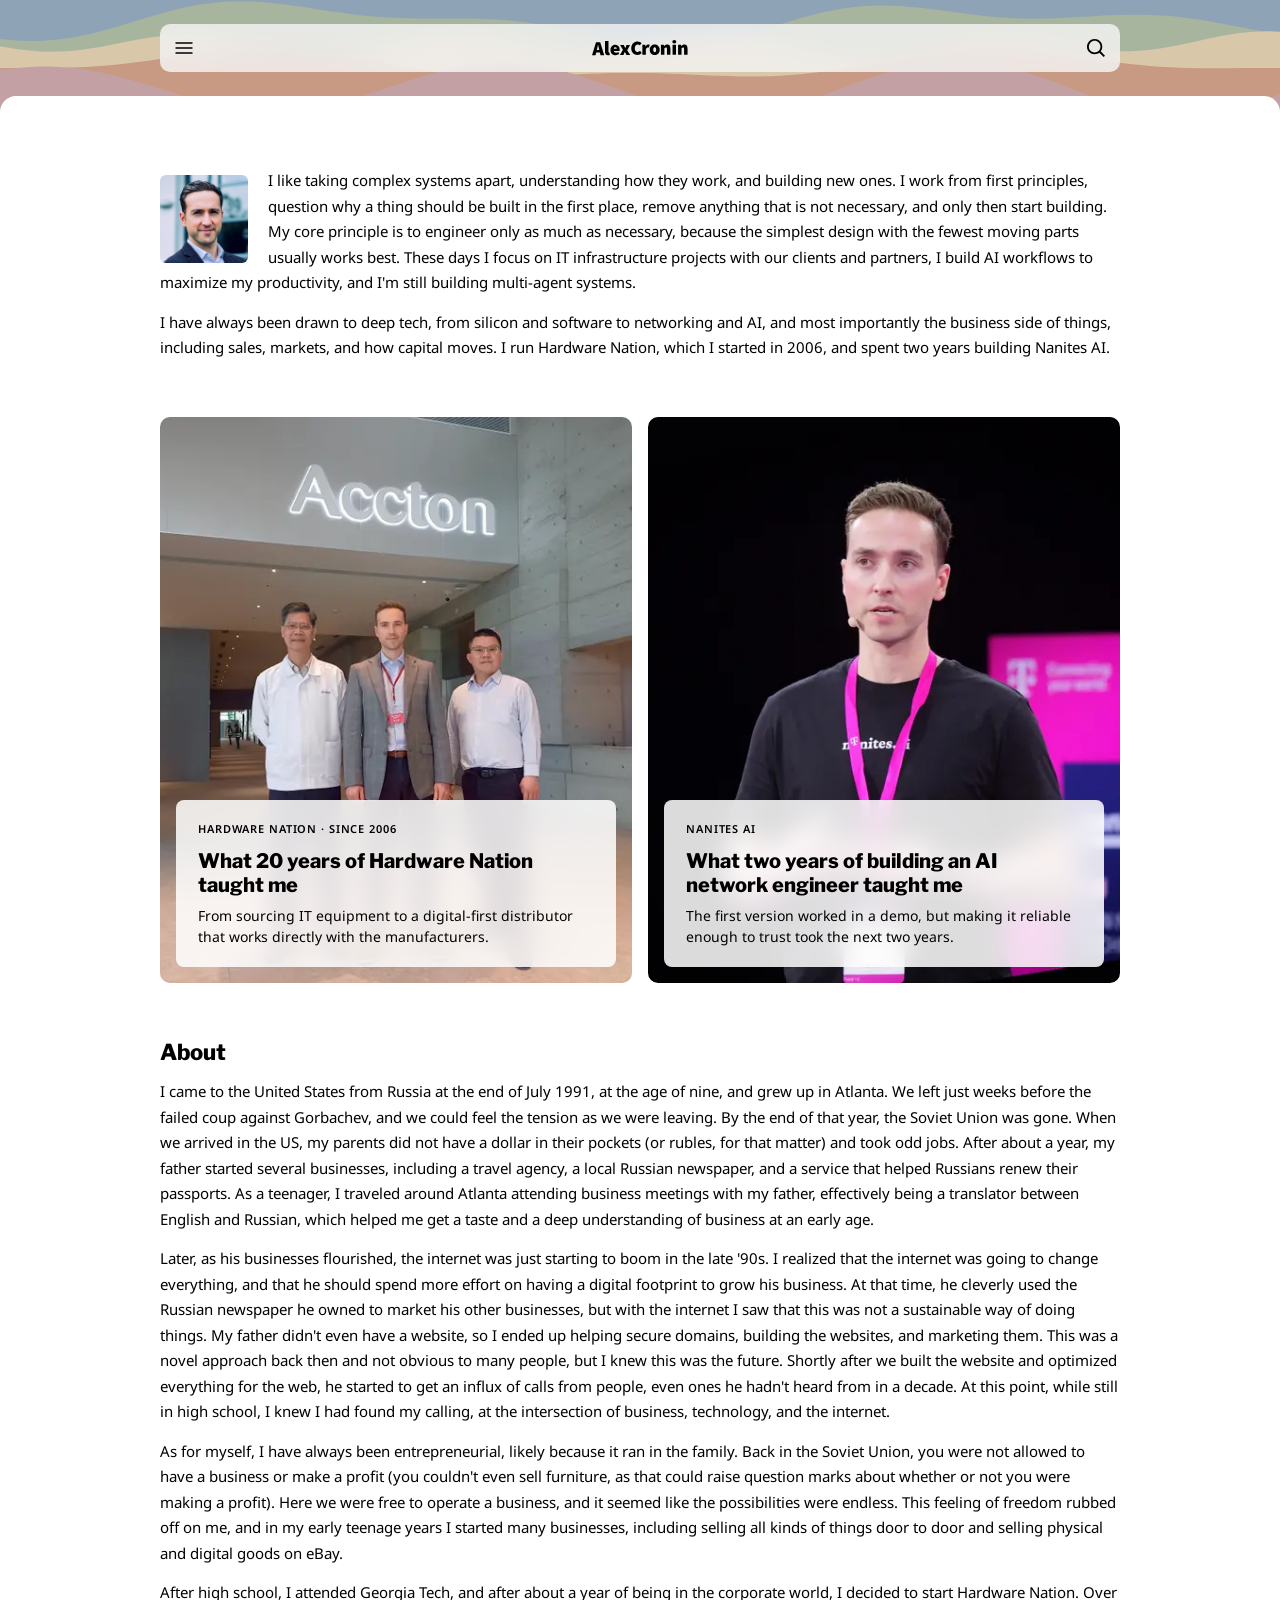
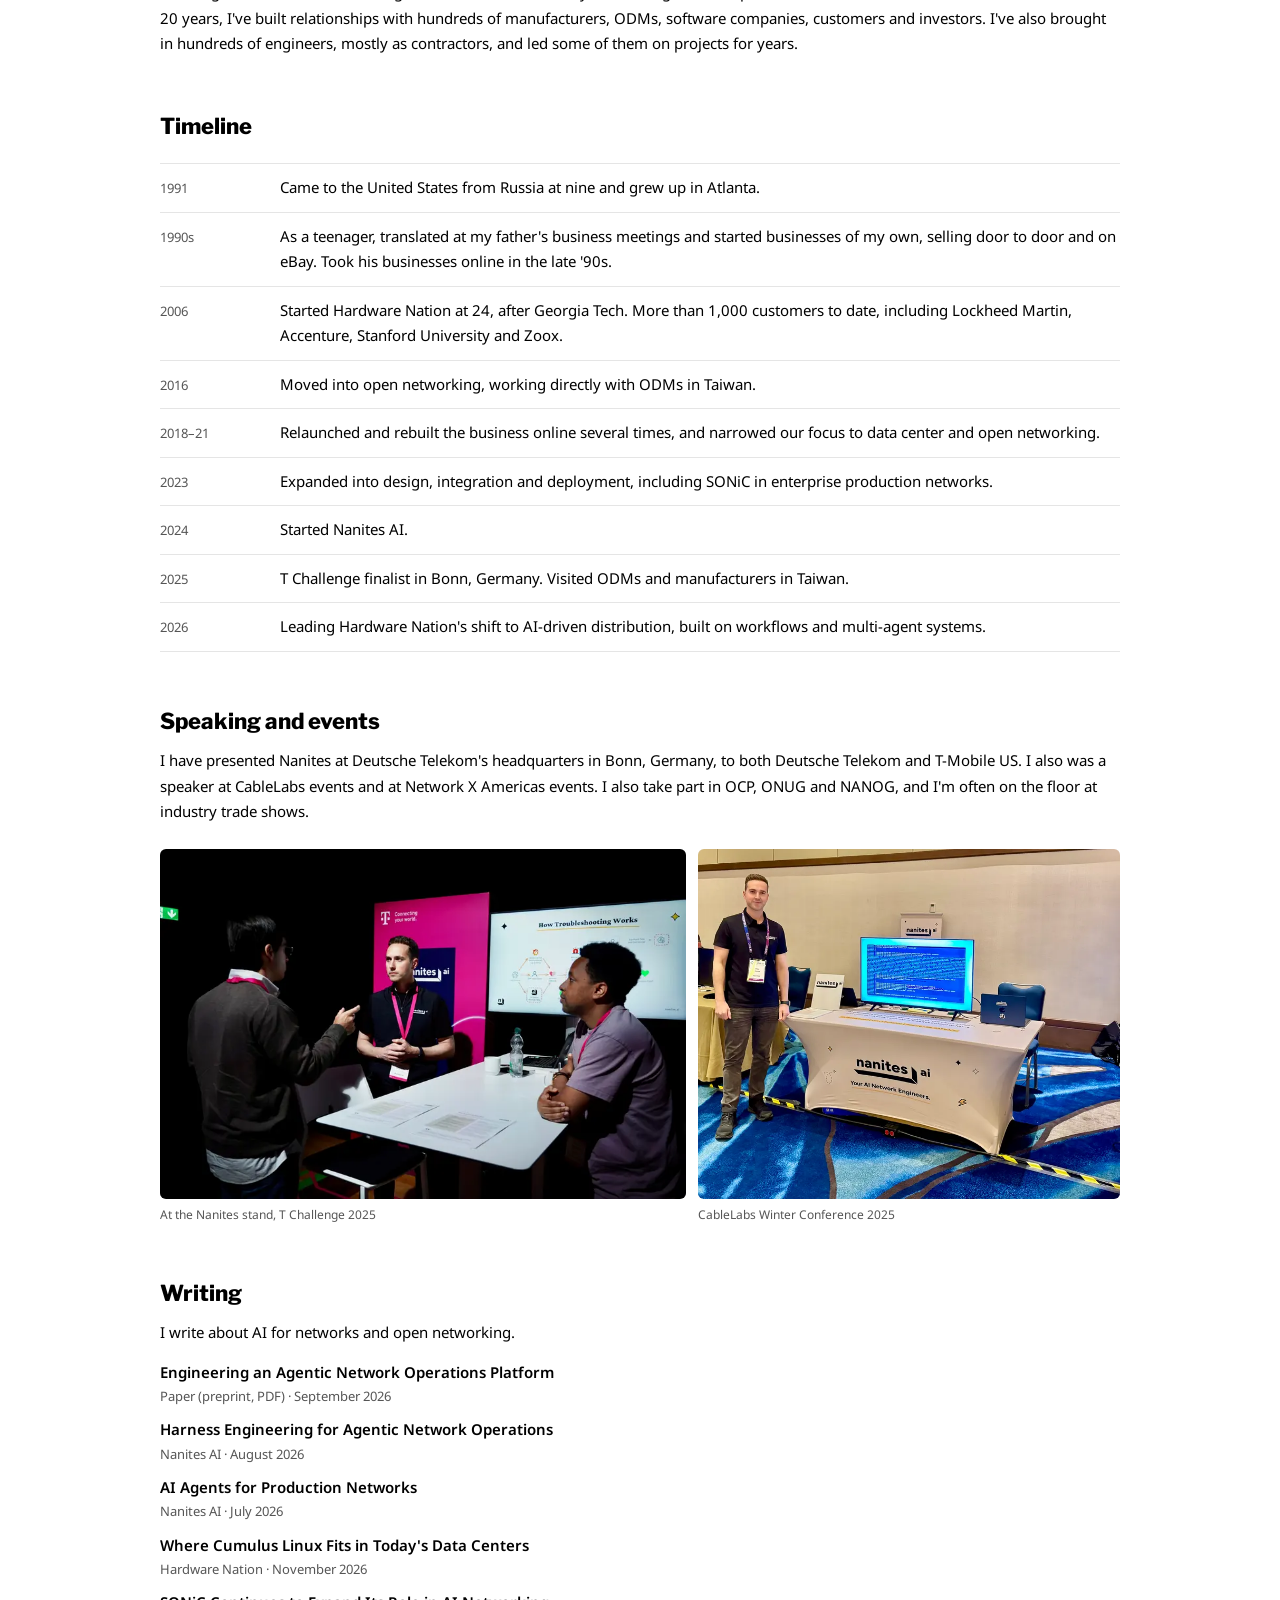
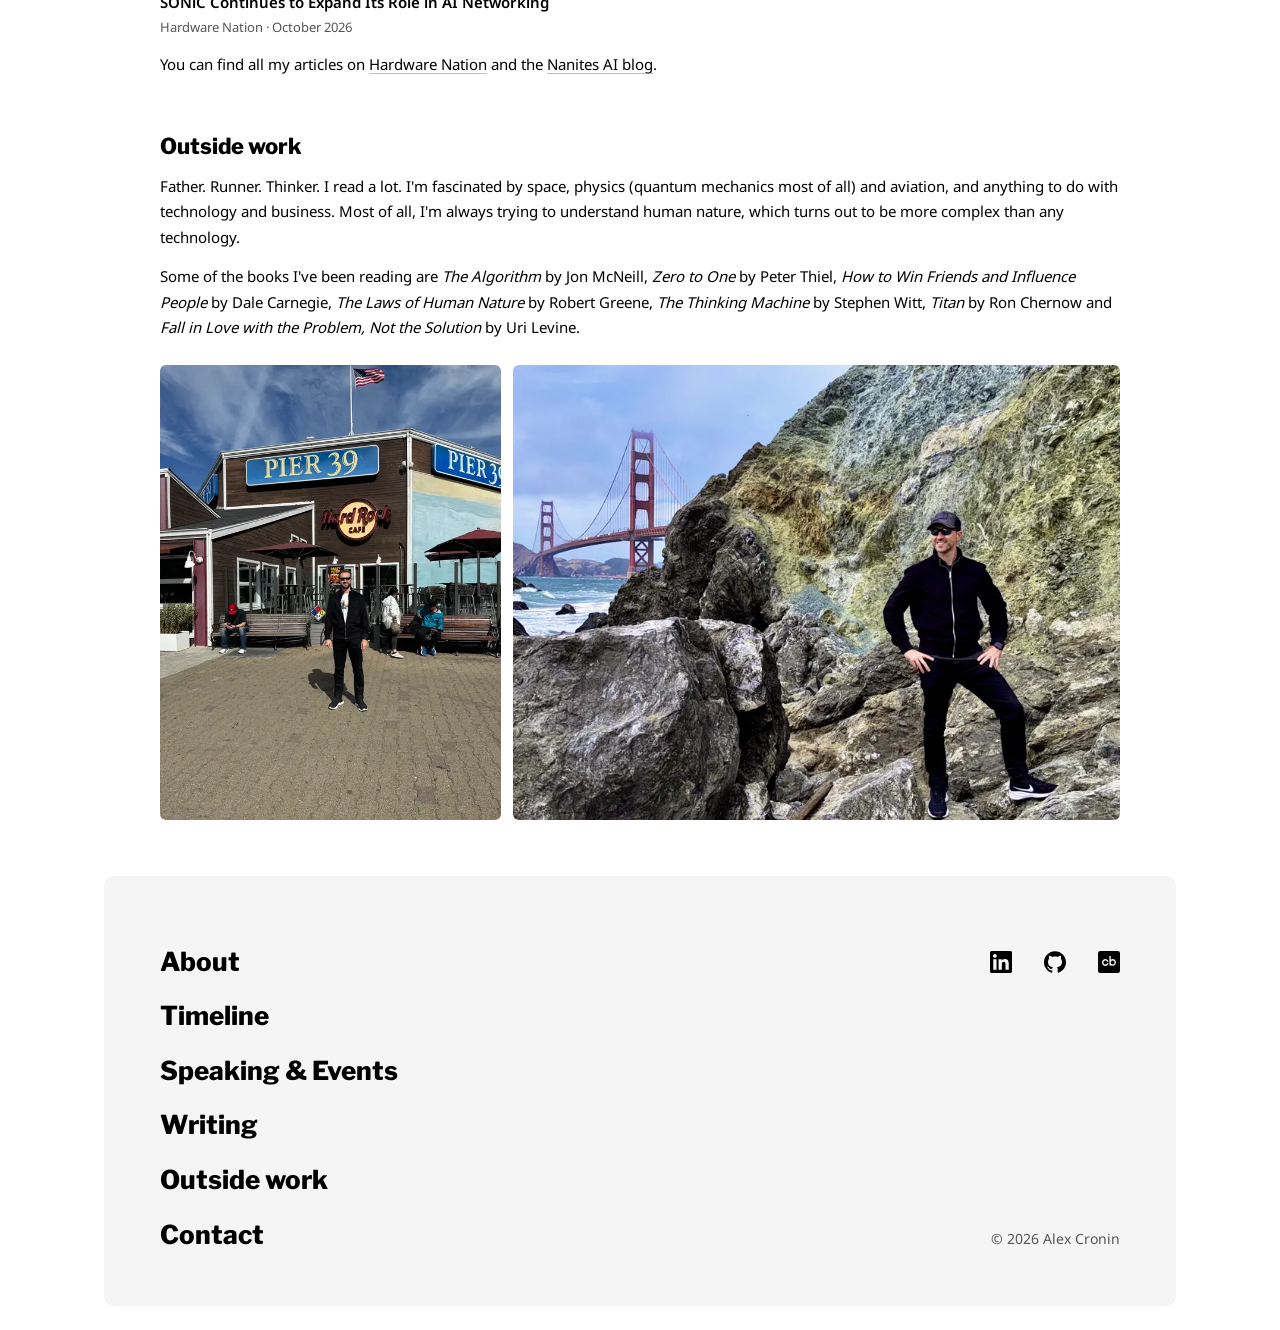
==== commit 48d24bbe: "Home: Alex's own Speaking and events paragraph (voice batch 2) Presented Nanites in Bonn to both Deu" ====
--- a/index.html
+++ b/index.html
@@ -25,14 +25,14 @@
 
 <link rel="preload" href="assets/fonts/libre-franklin-800.woff2" as="font" type="font/woff2" crossorigin>
 <link rel="preload" href="assets/fonts/noto-sans-400.woff2" as="font" type="font/woff2" crossorigin>
-<link rel="stylesheet" href="style.css?v=202611091511">
+<link rel="stylesheet" href="style.css?v=202611091737">
 
 <script type="application/ld+json">
 {
   "@context": "https://schema.org",
   "@type": "ProfilePage",
   "url": "https://cronin.ai/",
-  "dateModified": "2026-11-09T15:17:00-05:00",
+  "dateModified": "2026-11-09T17:45:00-05:00",
   "primaryImageOfPage": { "@type": "ImageObject", "url": "https://cronin.ai/images/alex-cronin.jpg?v=2", "width": 800, "height": 800 },
   "mainEntity": {
     "@type": "Person",
@@ -121,7 +121,7 @@
 
   <section id="speaking">
     <h2>Speaking and events</h2>
-    <p>I've presented Nanites at Deutsche Telekom's headquarters in Bonn, Germany, at CableLabs events and at Network X Americas. I also take part in OCP, ONUG and NANOG, and I'm often on the floor at industry trade shows.</p>
+    <p>I have presented Nanites at Deutsche Telekom's headquarters in Bonn, Germany, to both Deutsche Telekom and T-Mobile US. I also was a speaker at CableLabs events and at Network X Americas events. I also take part in OCP, ONUG and NANOG, and I'm often on the floor at industry trade shows.</p>
     <div class="photos">
       <figure style="--ar: 1.4995">
         <img src="images/t-challenge-booth-800.webp" srcset="images/t-challenge-booth-800.webp 800w, images/t-challenge-booth-1600.webp 1600w" sizes="(max-width: 600px) calc(100vw - 32px), 533px" width="1600" height="1067" alt="Alex Cronin talking with a visitor at the Nanites AI stand at the T Challenge 2025" loading="lazy" decoding="async">
@@ -213,6 +213,6 @@
   </div>
 </footer>
 <script>document.getElementById("year").textContent = new Date().getFullYear();</script>
-<script src="site.js?v=202611071505" defer></script>
+<script src="site.js?v=202611091534" defer></script>
 </body>
 </html>
--- a/style.css
+++ b/style.css
@@ -31,6 +31,7 @@
 @media (hover: hover) { .icon:hover { background: rgba(0, 0, 0, 0.06); } }
 /* The top bar stays at the top while you scroll, frosted like the story-card panels (same 24px gap as at the top, so it never jumps). */
 header.bar { position: sticky; top: 24px; z-index: 10; width: min(960px, 100% - 2 * var(--side)); margin: 24px auto 0; background: rgba(245, 245, 245, 0.82); -webkit-backdrop-filter: blur(12px); backdrop-filter: blur(12px); }
+/* Over the grey footer, site.js fades the bar to white as you scroll, so it does not blend in (like Gates Notes). */
 /* Top of every page runs edge to edge under the bar: a band of soft colour waves, or the whole photo on story pages.
    The white page then starts with rounded corners (like Gates Notes). */
 .band, .hero { position: relative; margin: -72px 0 0; }
@@ -47,7 +48,8 @@
   .hero img { aspect-ratio: 15 / 8; object-fit: cover; object-position: 50% 0; }
   .hero-dark { padding-top: 0; }
 }
-.hero + main .title { margin: 40px 0 14px; }
+/* Space from the photo caption to the title: the same as between sections (and under the byline). */
+.hero + main .title { margin: var(--gap) 0 14px; }
 /* "Published by…" line: sits close under the title, then the same space as between sections before the story starts. */
 .byline { font-size: 13px; line-height: 1.4; color: var(--muted); margin: 0 0 var(--gap); }
 /* Links to a section (menu, search) stop below the bar instead of under it. */
@@ -120,6 +122,8 @@
 .title { font: 800 32px/1.15 var(--title); margin: var(--gap) 0 0; }
 .story-photo { margin: 28px 0; }
 .story-photo img { display: block; width: 100%; height: auto; border-radius: 6px; background: #f2f2f2; }
+/* Videos on the story pages: same size and corners as the photos; they only download when someone presses play. */
+.story-photo video { display: block; width: 100%; height: auto; border-radius: 6px; background: #000; }
 .timeline { list-style: none; padding: 0; margin: 24px 0 0; }
 .timeline li { display: grid; grid-template-columns: 104px 1fr; gap: 16px; margin: 0; padding: 11px 0; border-top: 1px solid var(--line); }
 .timeline li:last-child { border-bottom: 1px solid var(--line); }
